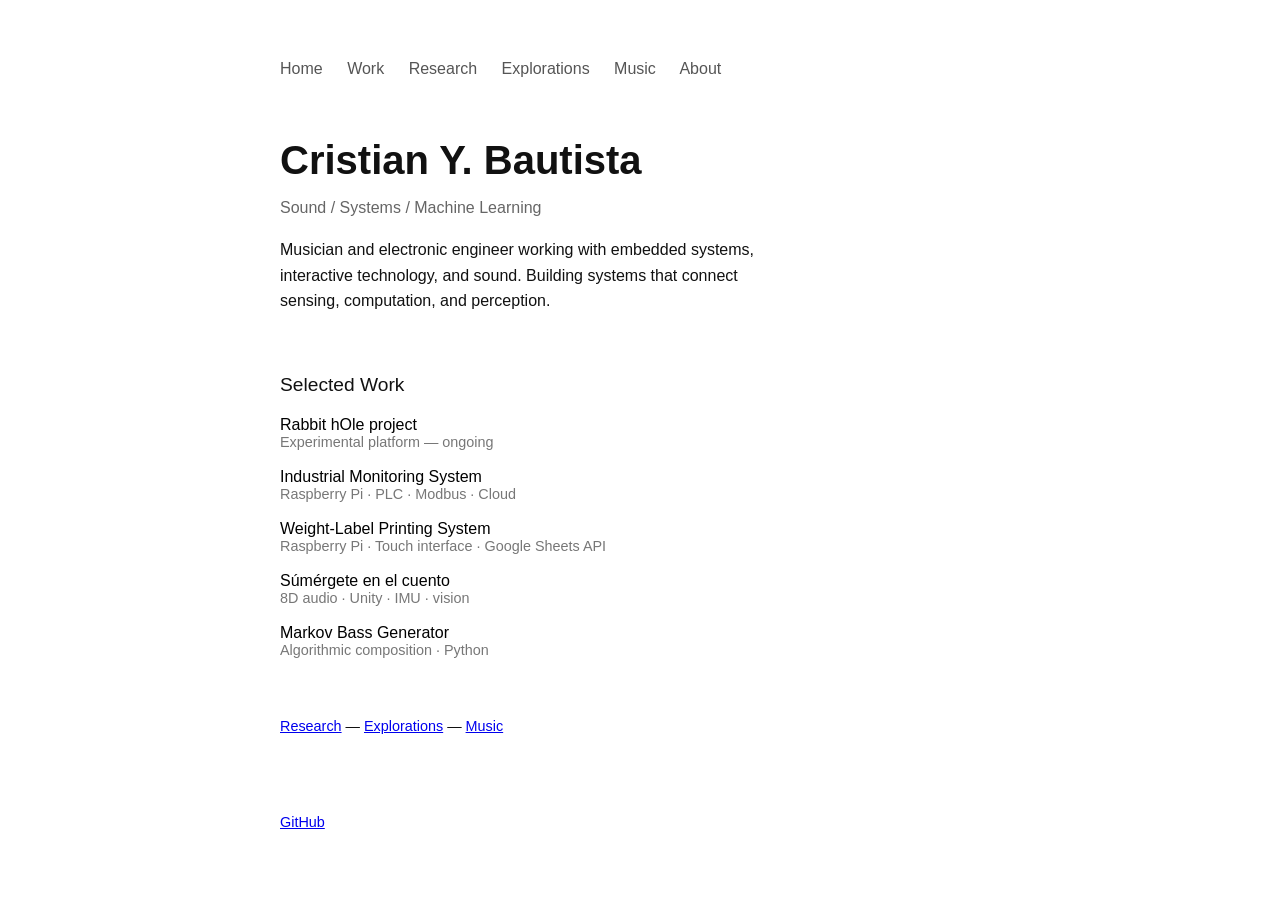
==== index.html @ 85d78a58 "Portafolio version beta 1, incomplete" ====
<!DOCTYPE html>
<html lang="en">
<head>
  <meta charset="UTF-8">
  <title>Cristian Y. Bautista Portafolio</title>
  <link rel="stylesheet" href="style.css">
</head>
<body>

<nav>
  <a href="/">Home</a>
  <a href="/work/">Work</a>
  <a href="/research/">Research</a>
  <a href="/explorations/">Explorations</a>
  <a href="/music/">Music</a>
  <a href="/about/">About</a>
</nav>

<main>

  <section class="intro">
    <h1>Cristian Y. Bautista</h1>
    <p class="tagline">
      Sound / Systems / Machine Learning
    </p>

    <p class="description">
      Musician and electronic engineer working with embedded systems, interactive technology,
      and sound. Building systems that connect sensing, computation, and perception.
    </p>
  </section>

  <section class="work">
    <h2>Selected Work</h2>

    <ul class="project-list">
      <li>
        <a href="/work/rabbit-hole/">Rabbit hOle project</a>
        <span>Experimental platform — ongoing</span>
      </li>

      <li>
        <a href="/work/industrial-monitoring/">Industrial Monitoring System</a>
        <span>Raspberry Pi · PLC · Modbus · Cloud</span>
      </li>

      <li>
        <a href="/work/label-printing/">Weight-Label Printing System</a>
        <span>Raspberry Pi · Touch interface · Google Sheets API</span>
      </li>

      <li>
        <a href="/work/sumergete-cuento/">Súmérgete en el cuento</a>
        <span>8D audio · Unity · IMU · vision</span>
      </li>

      <li>
        <a href="/work/markov-bass/">Markov Bass Generator</a>
        <span>Algorithmic composition · Python</span>
      </li>
    </ul>
  </section>

  <section class="secondary">
    <p>
      <a href="/research/">Research</a> —
      <a href="/explorations/">Explorations</a> —
      <a href="/music/">Music</a>
    </p>
  </section>

</main>

<footer>
  <p>
    <a href="https://github.com/CrisBautistaV">GitHub</a>
  </p>
</footer>

</body>
</html>
---- style.css ----
body {
  font-family: 'Inter', sans-serif;
  margin: 60px auto;
  max-width: 720px;
  color: #111;
}

nav {
  margin-bottom: 60px;
}

nav a {
  margin-right: 20px;
  text-decoration: none;
  color: #555;
}

nav a:hover {
  color: #000;
}

h1 {
  font-size: 2.5rem;
  margin-bottom: 5px;
}

.tagline {
  font-size: 1rem;
  color: #666;
  margin-bottom: 20px;
}

.description {
  max-width: 500px;
  line-height: 1.6;
}

h2 {
  margin-top: 60px;
  margin-bottom: 20px;
  font-size: 1.2rem;
  font-weight: normal;
}

.project-list {
  list-style: none;
  padding: 0;
}

.project-list li {
  margin-bottom: 18px;
}

.project-list a {
  text-decoration: none;
  font-weight: 500;
  color: #000;
}

.project-list span {
  display: block;
  font-size: 0.9rem;
  color: #777;
}

.secondary {
  margin-top: 60px;
  font-size: 0.9rem;
}

.project-header {
  margin-bottom: 20px;
}

.project-intro {
  margin-bottom: 20px;
  max-width: 600px;
}

.project-status {
  margin-bottom: 40px;
  color: #666;
  font-size: 0.9rem;
}

.project-system,
.project-experiments,
.project-media,
.project-links {
  margin-top: 40px;
}

ul {
  padding-left: 20px;
}

li {
  margin-bottom: 8px;
}

footer {
  margin-top: 80px;
  font-size: 0.9rem;
}

.project-direction {
  margin-top: 40px;
  font-style: normal;
}

.project-concept {
  margin-top: 40px;
}

.project-output {
  margin-top: 40px;
}

.exploration-group {
  margin-top: 40px;
}

.exploration-group h2 {
  font-size: 1.1rem;
  margin-bottom: 10px;
}
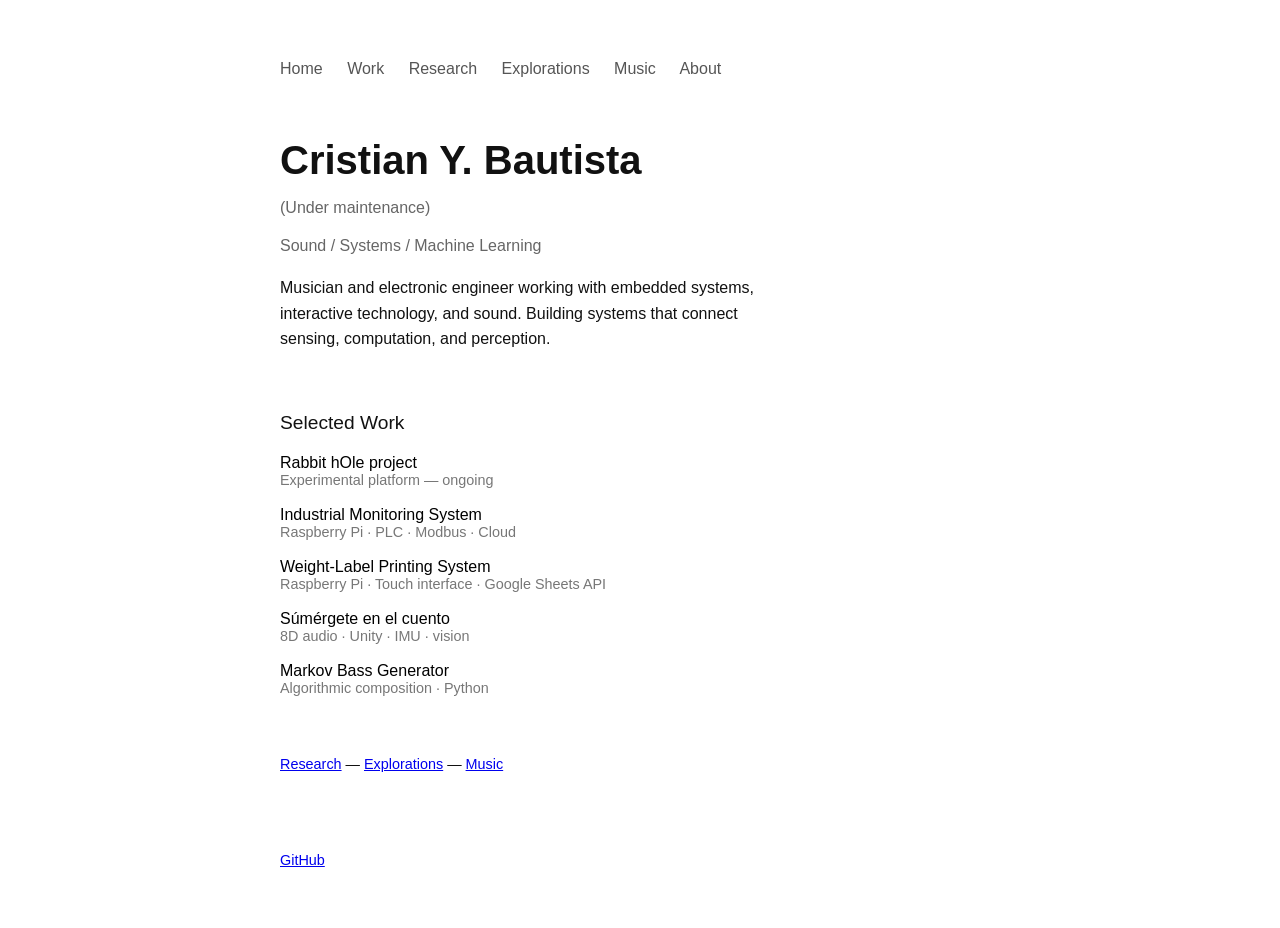
==== commit c6144761: "all links fixed" ====
--- a/index.html
+++ b/index.html
@@ -3,23 +3,26 @@
 <head>
   <meta charset="UTF-8">
   <title>Cristian Y. Bautista Portafolio</title>
-  <link rel="stylesheet" href="style.css">
+  <link rel="stylesheet" href="./style.css">
 </head>
 <body>
 
 <nav>
-  <a href="/">Home</a>
-  <a href="/work/">Work</a>
-  <a href="/research/">Research</a>
-  <a href="/explorations/">Explorations</a>
-  <a href="/music/">Music</a>
-  <a href="/about/">About</a>
+  <a href="./">Home</a>
+  <a href="./work/">Work</a>
+  <a href="./research/">Research</a>
+  <a href="./explorations/">Explorations</a>
+  <a href="./music/">Music</a>
+  <a href="./about/">About</a>
 </nav>
 
 <main>
 
   <section class="intro">
     <h1>Cristian Y. Bautista</h1>
+    <p class="tagline">
+      (Under maintenance)
+    </p>
     <p class="tagline">
       Sound / Systems / Machine Learning
     </p>
@@ -35,27 +38,27 @@
 
     <ul class="project-list">
       <li>
-        <a href="/work/rabbit-hole/">Rabbit hOle project</a>
+        <a href="./work/rabbit-hole/">Rabbit hOle project</a>
         <span>Experimental platform — ongoing</span>
       </li>
 
       <li>
-        <a href="/work/industrial-monitoring/">Industrial Monitoring System</a>
+        <a href="./work/industrial-monitoring/">Industrial Monitoring System</a>
         <span>Raspberry Pi · PLC · Modbus · Cloud</span>
       </li>
 
       <li>
-        <a href="/work/label-printing/">Weight-Label Printing System</a>
+        <a href="./work/label-printing/">Weight-Label Printing System</a>
         <span>Raspberry Pi · Touch interface · Google Sheets API</span>
       </li>
 
       <li>
-        <a href="/work/sumergete-cuento/">Súmérgete en el cuento</a>
+        <a href="./work/sumergete-cuento/">Súmérgete en el cuento</a>
         <span>8D audio · Unity · IMU · vision</span>
       </li>
 
       <li>
-        <a href="/work/markov-bass/">Markov Bass Generator</a>
+        <a href="./work/markov-bass/">Markov Bass Generator</a>
         <span>Algorithmic composition · Python</span>
       </li>
     </ul>
@@ -63,9 +66,9 @@
 
   <section class="secondary">
     <p>
-      <a href="/research/">Research</a> —
-      <a href="/explorations/">Explorations</a> —
-      <a href="/music/">Music</a>
+      <a href="./research/">Research</a> —
+      <a href="./explorations/">Explorations</a> —
+      <a href="./music/">Music</a>
     </p>
   </section>
 
